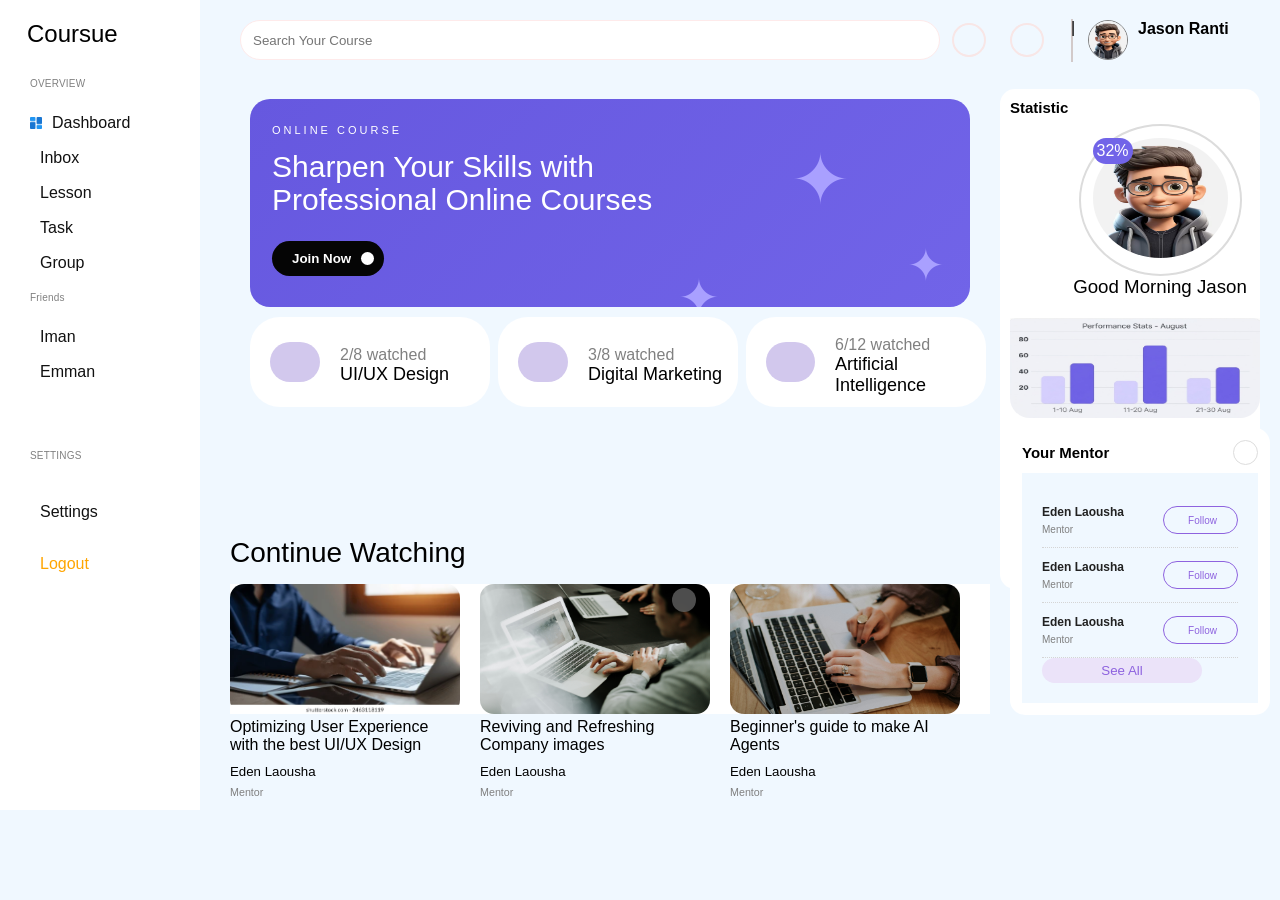
==== Projects/Projects/Courseue/index.html @ 68aec4eb "Add files via upload" ====
<!doctype html>
<html lang="en">
  <head>
    <meta charset="UTF-8" />
    <meta name="viewport" content="width=device-width, initial-scale=1.0" />
    <title>Document</title>
    <link rel="stylesheet" href="style.css" />
    <link
      rel="stylesheet"
href="https://cdnjs.cloudflare.com/ajax/libs/font-awesome/7.3.1/css/all.min.css"      integrity="sha512-QeR2VH+lsBE5LSAe1Q5EnTBbe7XTBubt8dG93Y7gidSgdMCr8nVqKcfKAMyN96SV8KDbZVTDXChatu5G2KQGzg=="
      crossorigin="anonymous"
      referrerpolicy="no-referrer"
    />
  </head>
  <body>
    <div class="page">
      <!-- Sidebar -->
      <aside class="sidebar">
          <div id="logo">
            <i class="fa-brands fa-phoenix-squadron" id="brnd-icon" height="20px"></i>
            <h2 class="nav-div">Coursue</h2>
          </div>
          <div class="nav-section">
            <h4 id="dashbrd" style="color: grey">OVERVIEW</h4>
            <h4 id="dashbrd">
              <img
                src="./dashboard (1).png"
                alt=""
                height="12"
                style="color: rgb(102, 71, 175)"
              />
              Dashboard
            </h4>
            <h4 id="dashbrd">
              <img src="./inbox.png" alt="" height="12" />
              Inbox
            </h4>
            <h4 id="dashbrd">
              <i class="fa-solid fa-chalkboard"></i>
              Lesson
            </h4>
            <h4 id="dashbrd">
              <i class="fa-regular fa-rectangle-list"></i>
              Task
            </h4>
            <h4 id="dashbrd">
              <i class="fa-solid fa-user-group" style="color: black"></i>
              Group
            </h4>
          </div>

          <div class="friends">
            <h4 id="dashbrd" style="color: grey">Friends</h4>
            <h4 id="dashbrd">
              <img src="./inbox.png" alt="" height="12" />
              Iman
            </h4>
            <h4 id="dashbrd">
              <img src="./inbox.png" alt="" height="12" />
              Emman
            </h4>
          </div>
          <div class="settings">
            <h4 id="dashbrd" style="color: grey">SETTINGS</h4>
            <h4 id="dashbrd">
              <i class="fa-solid fa-gear"></i>
              Settings
            </h4>
            <h4 id="dashbrd" style="color:orange">
              <i class="fa-solid fa-arrow-right-from-bracket"></i>
              Logout
            </h4>
          </div>
      </aside>
      <!-- Main content -->
      <main class="main">
      <header class="main-header">
        <nav class="navbar">
          <input
            type="search"
            class="search-input"
            name="search"
            id="search"
            placeholder="Search Your Course"
          />

          <div class="header-actn"><i class="fa-solid fa-envelope"></i></div>
          <div class="header-actn"><i class="fa-solid fa-chalkboard"></i></div>
          <div class="vertical-line">|</div>
          <div style="display: flex;flex-direction: row; gap: 10px;">
            <img src="./images/ava.png" style="border: 1px solid grey;height: 40px; width: 40px;border-radius: 50%;" alt="">
            <h4 class="dashboard">Jason Ranti</h4>
          </div>
        </nav>
      </header>
      <aside id="stat-panel">
          <div class="stat">
            <h4 class="dashbrd">Statistic</h4>
            <i class="fa-solid fa-ellipsis-vertical"></i>
          </div>
          <div class="circle-div">
                        <div 
                          class="circle" 
                          >
                          <p>32%</p>
                          <img src="./images/ava.png" style="height: 120px; width: 135px;border-radius: 50%;" alt="">
                        </div>
                        <h3 style="font-family: Verdana, Geneva, Tahoma, sans-serif;font-weight: 500;">Good Morning Jason</h3>
          </div>
          <img class="chart" src="./stat-chart.jpg" alt="">
          <section class="headline">
            <div class="stat">
              <h4 class="dashbrd">Your Mentor</h4>
              <i class="fa-solid fa-plus plus-icon"></i>
             </div>  
             <div class="mntrs">
                <div class="mentor">
                  <div class="mentor-info">
                     <h5>Eden Laousha</h5>
                     <h6>Mentor</h6>
                  </div>

                  <div class="follow-btn-div">
                    <i class="fa-solid fa-user-check"></i>
                    <button class="follow-btn">Follow</button>
                  </div>
                </div>
                <div class="mentor">
                  <div class="mentor-info">
                     <h5>Eden Laousha</h5>
                     <h6>Mentor</h6>
                  </div>

                  <div class="follow-btn-div">
                    <i class="fa-solid fa-user-check"></i>
                    <button class="follow-btn">Follow</button>
                  </div>
                </div>
                <div class="mentor">
                  <div class="mentor-info">
                     <h5>Eden Laousha</h5>
                     <h6>Mentor</h6>
                  </div>

                  <div class="follow-btn-div">
                    <i class="fa-solid fa-user-check"></i>
                    <button class="follow-btn">Follow</button>
                  </div>
                </div>
                <button style="color: rgb(142, 99, 223); background-color: rgb(235, 227, 249);width: 160px;border-radius: 20px;padding: 5px;border: none;">See All</button>
             </div> 
          </section>
        </aside>

      <div class="mn-content">
        <section class="hero">
            <div class="hero-content">
            <p>ONLINE COURSE</p>
            <h1>Sharpen Your Skills with<br>
              Professional Online Courses</h1>

              <button class="join-btn">
                Join Now
                <i class="fa-solid fa-caret-right" id="ar"></i>

              </button>
         </div>

            <div class="hero-star star1">✦</div>
            <div class="hero-star star2">✦</div>
            <div class="hero-star star3">✦</div>
        </section>
        <div class="course-card-list">
            <div class="course-card"> 
                <i class="fa-solid fa-pen-ruler" id="course-icon"></i>           
                <div class="crd-txt-box">
                    <h4 id="txt" >2/8 watched</h4>
                    <h2 class="crd-txt">
                        UI/UX Design
                    </h2>
                </div> 
                <i class="fa-solid fa-ellipsis-vertical"></i>
            </div>
            <div class="course-card"> 
                <i class="fa-solid fa-magnifying-glass-chart" id="course-icon"></i>           
                <div class="crd-txt-box">
                    <h4 id="txt" >3/8 watched</h4>
                    <h2 class="crd-txt">
                         Digital Marketing
                    </h2>
                </div> 
                <i class="fa-solid fa-ellipsis-vertical"></i>
              </div>
              <div class="course-card"> 
                <i class="fa-solid fa-pen-ruler" id="course-icon"></i>           
                <div class="crd-txt-box">
                    <h4 id="txt" >6/12 watched</h4>
                    <h2 class="crd-txt">
                        Artificial Intelligence
                    </h2>
                </div> 
                <i class="fa-solid fa-ellipsis-vertical"></i>
              </div>
            </div>
          </div>
          <div class="watching">
            <h2 class="section-title">Continue Watching</h2>
            <div class="arrow">
            <div  class="aro"><i class="fa-solid fa-caret-left "></i></div>
            <div class="aro"><i class="fa-solid fa-caret-right"></i></div>
          </div>
          
        </div>
        <section class="menu-card">
            <div class="menu">
              <img class="menu-img" src="./images/man-typing.webp" alt="">
              <div>
                Optimizing User Experience with the best UI/UX Design
              </div>
              <div>
                <h5  style="margin-top: 10px;font-weight: normal; ">
                  Eden Laousha 
                </h5>
                <h6 id="txt" >Mentor</h6>
              </div>
            </div>
            <div class="menu">
              <div class="img-box">
                <img class="menu-img" src="./images/wrkng.jpg" alt="">
                <i class="fa-regular fa-heart heart-icon" ></i>
              </div>
              <div>
                Reviving and Refreshing Company images
              </div>
               <div>
                <h5  style="margin-top: 10px;font-weight: normal; ">
                  Eden Laousha 
                </h5>
                <h6 id="txt" >Mentor</h6>

              </div>
            </div>
            <div class="menu" >
              <img class="menu-img" src="./images/lady-wrkng.jpg" alt="">
              <div>
                Beginner's guide to make AI Agents
              </div>
               <div>
                <h5  style="margin-top: 10px;font-weight: normal; ">
                  Eden Laousha 
                </h5>
                <h6 id="txt" >Mentor</h6>

              </div>
            </div>
         </section>
      </div>
         
        
    
    </main>
    
    </div>
  </body>
</html>
---- Projects/Projects/Courseue/style.css ----
* {
    padding: 0;
    margin: 0;
    box-sizing: border-box;
    font-family: Verdana, Geneva, Tahoma, sans-serif;

}

body {
    font-family: Verdana, Geneva, Tahoma, sans-serif;
    background-color: aliceblue;

}

header {
    display: flex;
    flex-direction: row;
}

#logo {
    display: flex;
    flex-direction: row;
    padding: 10px;
}

#brnd-icon {
    margin-right: 7px;
    padding-top: 7px;
}

.nav-div {

    font-family: Verdana, Geneva, Tahoma, sans-serif;
    font-weight: 200;
}

#dashbrd {
    font-family: Verdana, Geneva, Tahoma, sans-serif;
    font-size: 16px;
    font-weight: 400;
    color: #111;
    margin: 17px 0;
    display: flex;
    align-items: center;
    gap: 10px;
}

.dashbrd {
    font-family: Verdana, Geneva, Tahoma, sans-serif;
    font-size: 15px;
    font-weight: 600;
}


.nav-section>#dashbrd:first-child,
.friends>#dashbrd:first-child,
.settings>#dashbrd:first-child {
    color: grey;
    font-size: 10px;
    font-weight: 400;
    letter-spacing: 0.2px;
    margin-bottom: 25px;
}


.vertical-line {
    width: 2px;
    height: 43px;
    background-color: #d2caca;
    margin: 0 15px;
}

.navbar {
    display: flex;
    align-items: center;
    padding: 10px;
    margin-top: 1px;
    justify-content: center;
}

.main {
    background-color: aliceblue;
    width: 1050px;
    float: right;
}

.header-actn {
    border: 2px solid rgb(248, 230, 230);
    border-radius: 80%;
    padding: 15px;
    margin: 12px;
}

#search {
    padding: 12px;
    padding-top: 12px;
    margin: 0;
    height: 40px;
    width: 700px;
    border-radius: 300px;
    border: 1.5px solid rgb(254, 234, 234);
}

.hero-img {
    height: 150px;
    width: 720px;
    border-radius: 16px;

}

#stat-panel {
    margin: 10px;
    display: flex;
    flex-direction: column;
    float: right;
    width: 260px;
    background-color: white;
    padding: 10px;
    margin-right: 20px;
    border-radius: 15px;
    height: 500px;
}

.sidebar {
    position: fixed;
    background-color: white;
    padding: 10px;
    width: 200px;
    padding-bottom: 200px;
}

.sidebar>.friends {
    margin: 20px;
    padding-bottom: 15px;
}

.sidebar>.settings {
    margin: 20px;
    padding-bottom: 0px;
    display: flex;
    justify-content: end;
    flex-direction: column;
}

.stat {
    display: flex;
    justify-content: space-around;
    width: 260px;
    align-items: end;
}

.chart {
    height: 120px;
    width: 250px;
    border-radius: 20px;
    padding-top: 20px;
}

.stat h4 {
    display: flex;
    justify-content: right;
}

.course-card-list {
    display: flex;
    flex-direction: row;
    gap: 8px;
    height: 200px;
    margin-top: 10px;
}

.course-card {
    display: flex;
    align-items: center;
    width: 240px;
    height: 90px;
    background-color: white;
    border-radius: 30px;
    flex-shrink: 0;
}

#course-icon {
    background-color: rgb(210, 200, 237);
    height: 40px;
    width: 50px;
    border-radius: 32px;
    display: flex;
    justify-content: center;
    align-items: center;
    padding: 15px;
    margin: 20px;
}

.course-name {
    padding-top: 10px;
    width: 70px;
}

.crd-txt {
    font-family: Verdana, Geneva, Tahoma, sans-serif;
    font-weight: 100;
    font-size: 18px;
}

#txt {
    color: grey;
    font-family: Verdana, Geneva, Tahoma, sans-serif;
    font-weight: 200;
    margin-top: 7px;
}

.section-title {
    font-family: Verdana, Geneva, Tahoma, sans-serif;
    font-weight: 400;
    display: flex;
    justify-content: flex-start;
    font-size: 28px;
}

.mn-content {
    padding: 20px;
}

.watching {
    display: flex;
    flex-direction: row;
    align-items: center;
    justify-content: space-between;
    margin-top: 0px;
    width: 750px;
    margin-bottom: 15px;
}


.headline {
    width: 260px;
    background-color: white;
    border-radius: 15px;
    padding: 12px;
    margin-top: 10px;

    display: flex;
    flex-direction: column;
}

/* Your mentor + icon */
.stat {
    width: 100%;
    display: flex;
    justify-content: space-between;
    align-items: center;
    margin-bottom: 8px;
    font-family: Verdana, Geneva, Tahoma, sans-serif;

}

.stat h4 {
    margin: 0;
    font-size: 15px;
    font-family: Verdana, Geneva, Tahoma, sans-serif;
    font-weight: 600;
}

.circle-div {
    position: relative;
    height: 300px;
    width: 300px;
    display: flex;
    align-items: center;
    justify-content: center;
    flex-direction: column;
}

.circle {
    border: 2px solid gainsboro;
    border-radius: 50%;
    padding: 12px;
}

.circle p {
    position: absolute;
    background-color: #7164e8;
    color: white;
    border-radius: 30px;
    padding: 4px;
}

.plus-icon {
    width: 25px;
    height: 25px;

    border: 1px solid #ddd;
    border-radius: 50%;

    display: flex;
    justify-content: center;
    align-items: center;

    color: rgb(142, 99, 223);
    font-size: 12px;
}


/* All mentors */
.mntrs {
    width: 100%;
    font-family: Verdana, Geneva, Tahoma, sans-serif;
    font-weight: 400;
    background-color: aliceblue;
    padding: 20px;
    display: flex;
    flex-direction: column;
}


/* Individual mentor */
.mentor {
    width: 100%;

    display: flex;
    justify-content: space-between;
    align-items: center;

    padding: 12px 0;

    border-bottom: 1px dotted #d5d5d5;
}


/* Remove dotted line from last mentor */
.mentor:last-child {
    border-bottom: none;
}


/* Image + name together */
.mentor-left {
    display: flex;
    align-items: center;
    gap: 9px;
}


/* Mentor circular image */
.mentor-img {
    width: 38px;
    height: 38px;

    border-radius: 50%;

    background-color: #eee8f5;

    display: flex;
    justify-content: center;
    align-items: center;

    color: #555;
}


/* Name and Mentor text */
.mentor-info h5 {
    margin: 0;
    font-size: 12px;
    font-weight: 600;
    color: #222;
}

.mentor-info h6 {
    margin: 5px 0 0;
    font-size: 10px;
    font-weight: normal;
    color: grey;
}


/* Follow button */
.follow-btn-div {
    width: 75px;
    height: 28px;

    border: 1px solid rgb(142, 99, 223);
    border-radius: 20px;

    display: flex;
    align-items: center;
    justify-content: center;

    gap: 4px;

    color: rgb(142, 99, 223);
}


/* Follow icon */
.follow-btn-div i {
    font-size: 10px;
}


/* Button itself */
.follow-btn {
    border: none;
    background: none;

    color: rgb(142, 99, 223);

    font-size: 10px;
    cursor: pointer;
}

.arrow {
    display: flex;
    flex-direction: row;
}

.aro:hover,
.arow:hover {
    height: 30px;
    width: 30px;
    background-color: rgb(218, 170, 252);
    border-radius: 50%;
    display: flex;
    align-items: center;
    justify-content: center;
}

#l {
    color: grey
}

.sidebar>.nav-section {

    margin: 20px;
}

.hero {
    position: relative;
    width: 720px;
    height: 208px;
    border-radius: 20px;
    overflow: hidden;
    background: linear-gradient(135deg, #6658df, #7164e8);
    color: white;
    padding: 25px 22px;
}

.hero-content {
    position: relative;
    z-index: 2;
}

.hero-content p {
    font-size: 11px;
    letter-spacing: 3px;
    margin-bottom: 14px;
}

.hero-content h1 {
    font-size: 30px;
    line-height: 1.1;
    font-weight: 500;
}

.join-btn {
    margin-top: 25px;
    border: none;
    border-radius: 30px;
    background: #050505;
    color: white;
    padding: 10px 10px 10px 20px;
    font-weight: bold;
    display: flex;
    align-items: center;
    justify-content: center;

}

#ar {
    color: black;
    height: 13px;
    width: 13px;
    display: flex;
    align-items: center;
    justify-content: center;
    border-radius: 50%;
    background-color: white;
    margin-left: 10px
}

.hero-star {
    position: absolute;
    color: #a9a0ff;
    font-size: 70px;
}

.star1 {
    right: 120px;
    top: 40px;
}

.star2 {
    right: 25px;
    bottom: 15px;
    font-size: 45px;
}

.star3 {
    right: 250px;
    bottom: -20px;
    font-size: 50px;
}

.menu-card {
    display: flex;
    gap: 20px;
    background-color: white;

}

.menu {
    height: 130px;
    width: 230px;
}

.img-box {
    position: relative;
}

.heart-icon {
    position: absolute;
    top: 4px;
    right: 14px;

    padding: 12px;

    background-color: rgba(255, 255, 255, 0.3);
    backdrop-filter: blur(5px);

    border-radius: 50%;

    z-index: 2;

    color: white;
}

.menu-img {
    border-radius: 14px;
    height: 130px;
    width: 230px;
    position: relative;
}
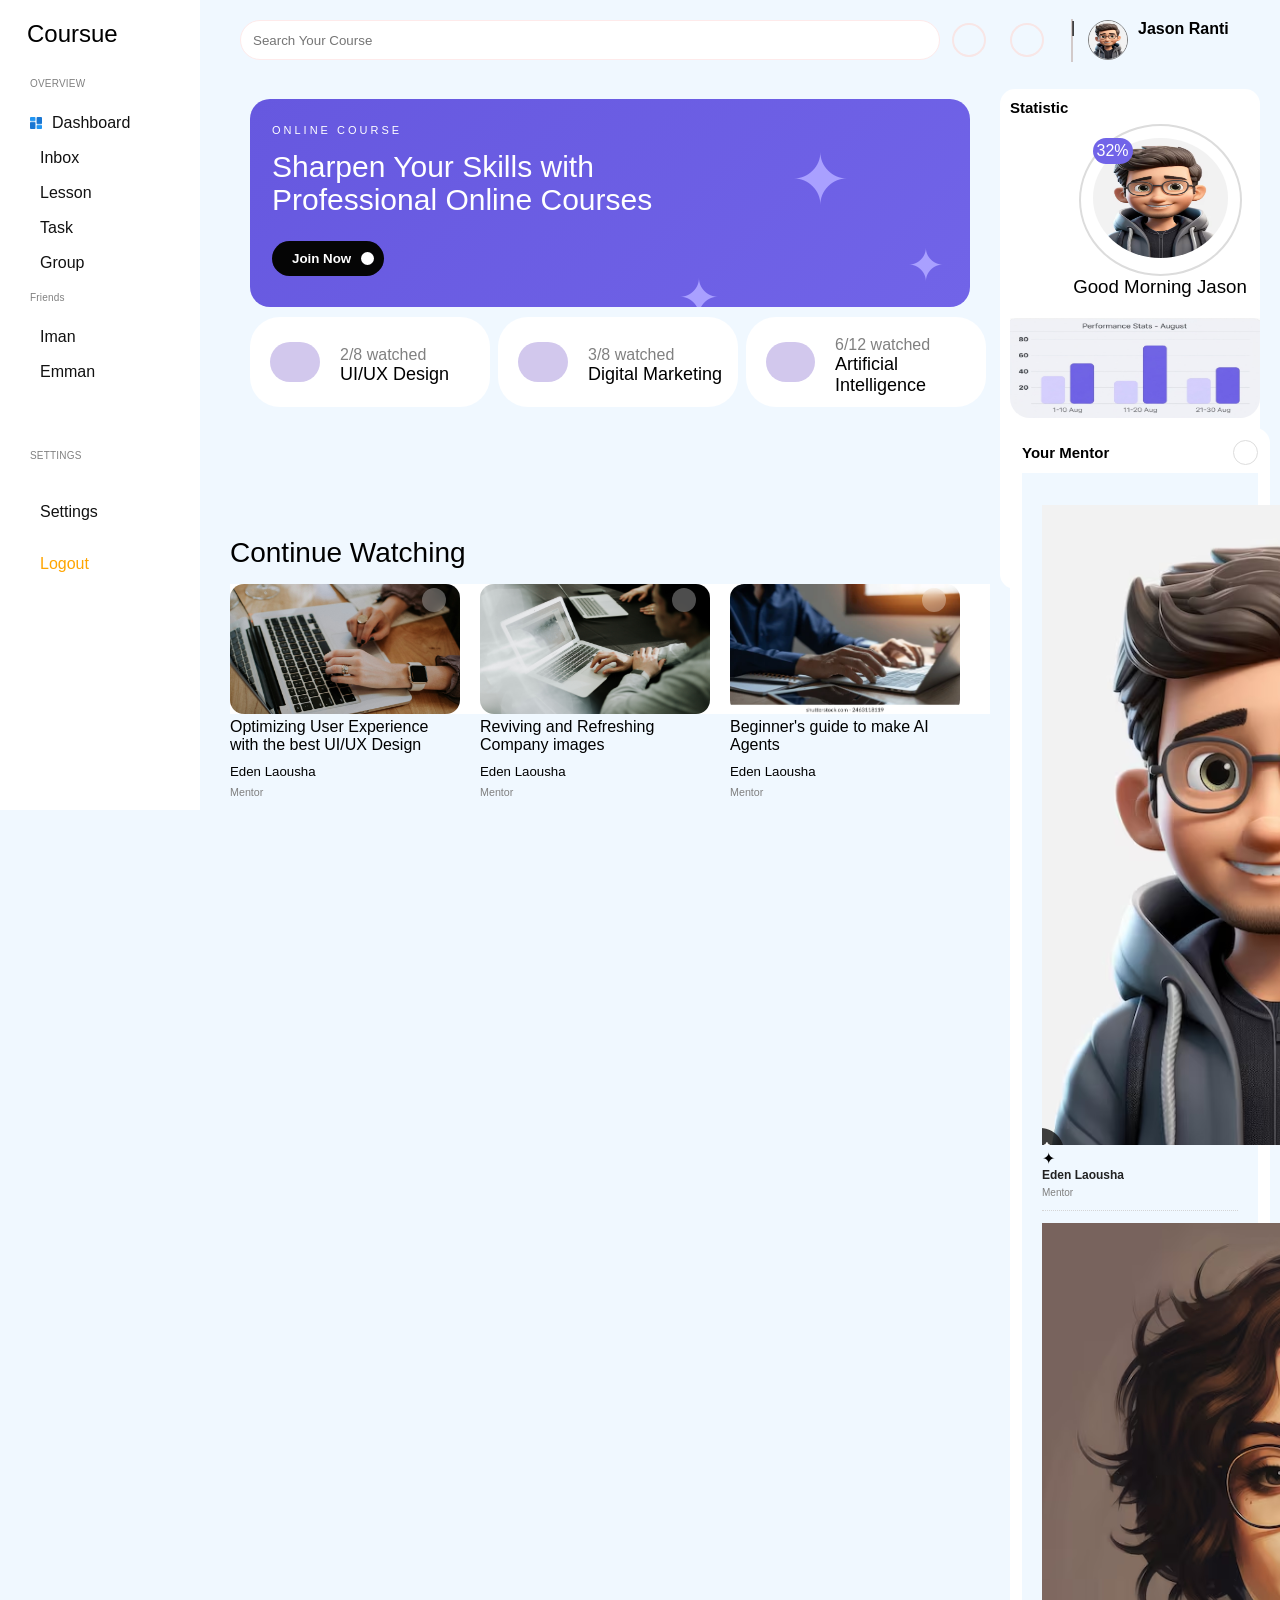
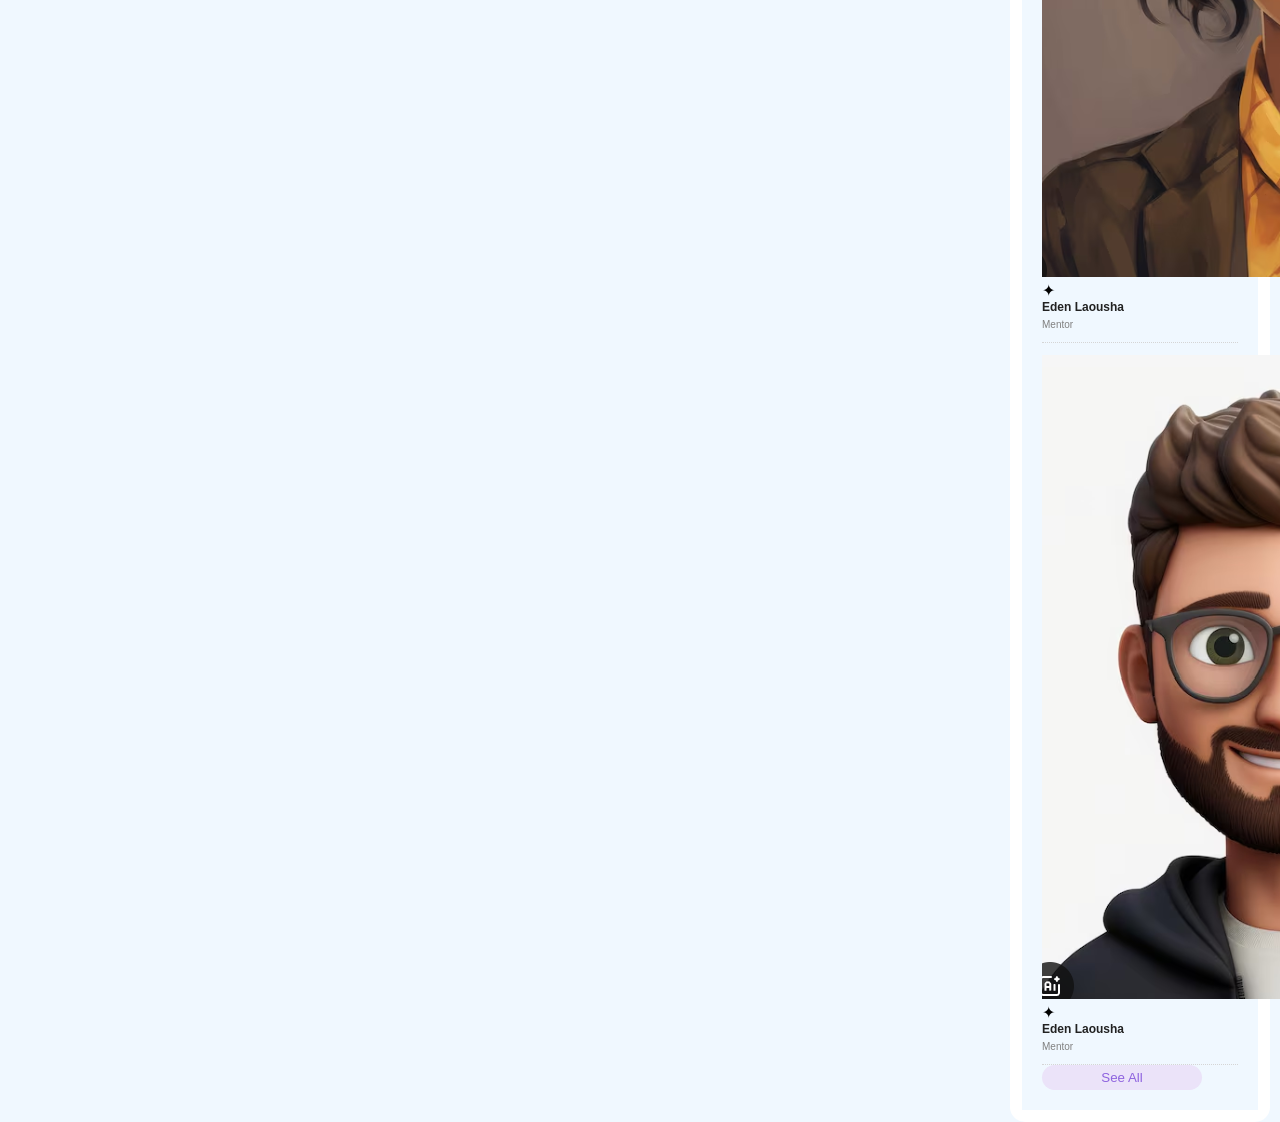
==== commit 149cd201: "Fix HTML formatting and structure" ====
--- a/Projects/Projects/Courseue/index.html
+++ b/Projects/Projects/Courseue/index.html
@@ -116,8 +116,12 @@
              <div class="mntrs">
                 <div class="mentor">
                   <div class="mentor-info">
-                     <h5>Eden Laousha</h5>
-                     <h6>Mentor</h6>
+                    <div class="img-wrapper">
+                      <img src="./images/ava.png" class="mntr-img" alt="">
+                      <span class="star">✦</span>
+                      </div>                    
+                    <h5>Eden Laousha</h5>
+                    <h6>Mentor</h6>
                   </div>
 
                   <div class="follow-btn-div">
@@ -127,7 +131,11 @@
                 </div>
                 <div class="mentor">
                   <div class="mentor-info">
-                     <h5>Eden Laousha</h5>
+                    <div class="img-wrapper">
+                    <img src="./images/girl.png" class="mntr-img" alt=""> 
+                      <span class="star">✦</span>
+                      </div> 
+                    <h5>Eden Laousha</h5>
                      <h6>Mentor</h6>
                   </div>
 
@@ -138,6 +146,11 @@
                 </div>
                 <div class="mentor">
                   <div class="mentor-info">
+                    <div class="img-wrapper">
+                     <img src="./images/tar.png" class="mntr-img" alt=""> 
+                      <span class="star">✦</span>
+                      </div> 
+
                      <h5>Eden Laousha</h5>
                      <h6>Mentor</h6>
                   </div>
@@ -213,11 +226,15 @@
         </div>
         <section class="menu-card">
             <div class="menu">
-              <img class="menu-img" src="./images/man-typing.webp" alt="">
+              <div class="img-box">
+                <img class="menu-img" src="./images/lady-wrkng.jpg" alt="">
+                <i class="fa-regular fa-heart heart-icon" ></i>
+              </div>              
               <div>
                 Optimizing User Experience with the best UI/UX Design
               </div>
               <div>
+                
                 <h5  style="margin-top: 10px;font-weight: normal; ">
                   Eden Laousha 
                 </h5>
@@ -231,6 +248,23 @@
               </div>
               <div>
                 Reviving and Refreshing Company images
+              </div>
+               <div>
+
+                <h5  style="margin-top: 10px;font-weight: normal; ">
+                  Eden Laousha 
+                </h5>
+                <h6 id="txt" >Mentor</h6>
+
+              </div>
+            </div>
+            <div class="menu" >
+               <div class="img-box">
+                <img class="menu-img" src="./images/man-typing.webp" alt="">
+                <i class="fa-regular fa-heart heart-icon" ></i>
+              </div>
+              <div>
+                Beginner's guide to make AI Agents
               </div>
                <div>
                 <h5  style="margin-top: 10px;font-weight: normal; ">
@@ -240,23 +274,8 @@
 
               </div>
             </div>
-            <div class="menu" >
-              <img class="menu-img" src="./images/lady-wrkng.jpg" alt="">
-              <div>
-                Beginner's guide to make AI Agents
-              </div>
-               <div>
-                <h5  style="margin-top: 10px;font-weight: normal; ">
-                  Eden Laousha 
-                </h5>
-                <h6 id="txt" >Mentor</h6>
-
-              </div>
-            </div>
          </section>
-      </div>
-         
-        
+    </div>
     
     </main>
     
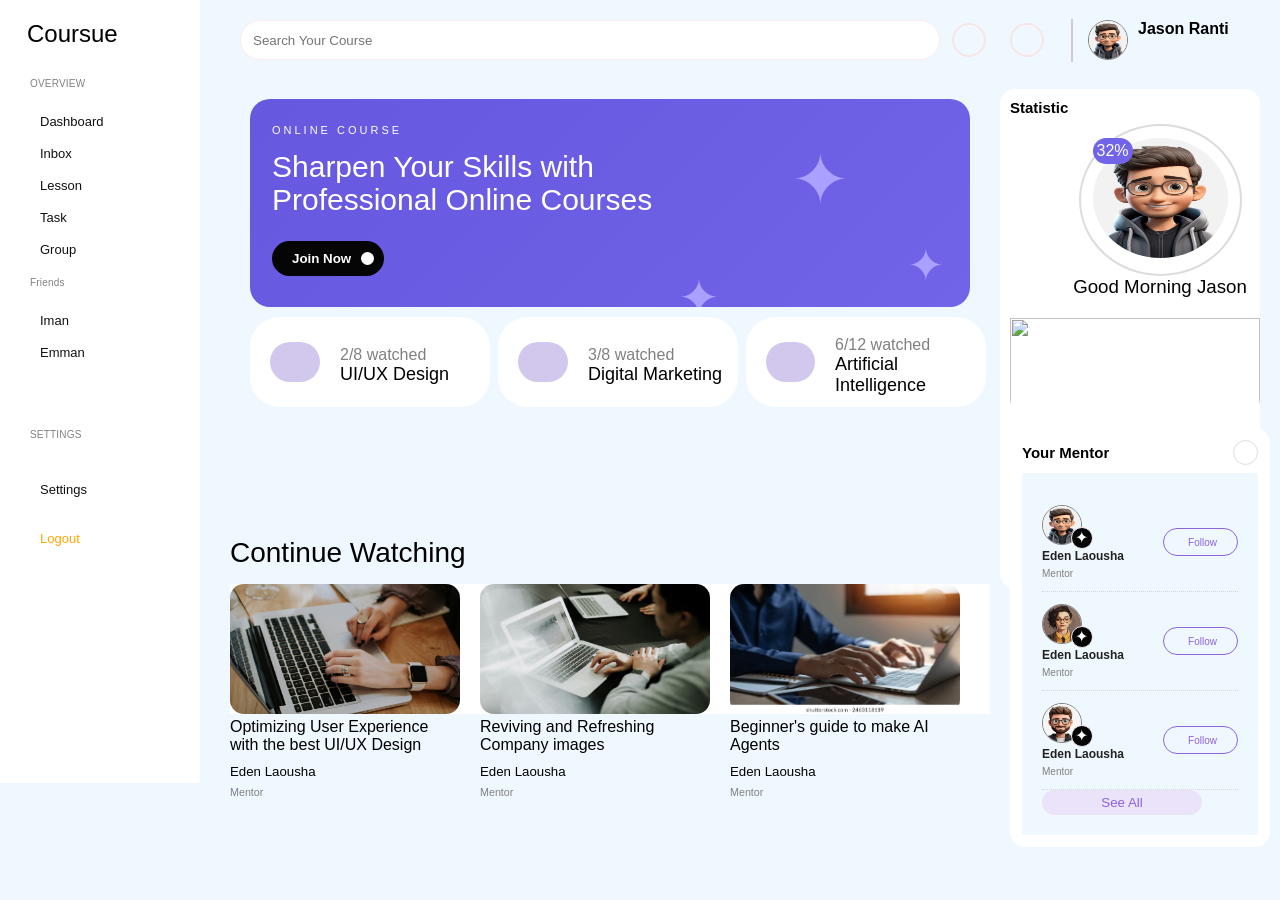
==== commit be3116d0: "Update index.html" ====
--- a/Projects/Projects/Courseue/index.html
+++ b/Projects/Projects/Courseue/index.html
@@ -74,26 +74,26 @@
       </aside>
       <!-- Main content -->
       <main class="main">
-      <header class="main-header">
-        <nav class="navbar">
-          <input
-            type="search"
-            class="search-input"
-            name="search"
-            id="search"
-            placeholder="Search Your Course"
-          />
-
-          <div class="header-actn"><i class="fa-solid fa-envelope"></i></div>
-          <div class="header-actn"><i class="fa-solid fa-chalkboard"></i></div>
-          <div class="vertical-line">|</div>
-          <div style="display: flex;flex-direction: row; gap: 10px;">
-            <img src="./images/ava.png" style="border: 1px solid grey;height: 40px; width: 40px;border-radius: 50%;" alt="">
-            <h4 class="dashboard">Jason Ranti</h4>
-          </div>
-        </nav>
-      </header>
-      <aside id="stat-panel">
+        <header class="main-header">
+          <nav class="navbar">
+            <input
+              type="search"
+              class="search-input"
+              name="search"
+              id="search"
+              placeholder="Search Your Course"
+            />
+
+            <div class="header-actn"><i class="fa-solid fa-envelope"></i></div>
+            <div class="header-actn"><i class="fa-solid fa-chalkboard"></i></div>
+            <div class="vertical-line"></div>
+            <div style="display: flex;flex-direction: row; gap: 10px;">
+              <img src="./images/ava.png" style="border: 1px solid grey;height: 40px; width: 40px;border-radius: 50%;" alt="">
+              <h4 class="dashboard">Jason Ranti</h4>
+            </div>
+          </nav>
+        </header>
+        <aside id="stat-panel">
           <div class="stat">
             <h4 class="dashbrd">Statistic</h4>
             <i class="fa-solid fa-ellipsis-vertical"></i>
@@ -107,13 +107,13 @@
                         </div>
                         <h3 style="font-family: Verdana, Geneva, Tahoma, sans-serif;font-weight: 500;">Good Morning Jason</h3>
           </div>
-          <img class="chart" src="./stat-chart.jpg" alt="">
+          <img class="chart" src="./images//stat-chart.jpg" alt="">
           <section class="headline">
             <div class="stat">
               <h4 class="dashbrd">Your Mentor</h4>
               <i class="fa-solid fa-plus plus-icon"></i>
-             </div>  
-             <div class="mntrs">
+            </div>  
+            <div class="mntrs">
                 <div class="mentor">
                   <div class="mentor-info">
                     <div class="img-wrapper">
@@ -132,11 +132,11 @@
                 <div class="mentor">
                   <div class="mentor-info">
                     <div class="img-wrapper">
-                    <img src="./images/girl.png" class="mntr-img" alt=""> 
+                      <img src="./images/girl.png" class="mntr-img" alt=""> 
                       <span class="star">✦</span>
-                      </div> 
+                    </div> 
                     <h5>Eden Laousha</h5>
-                     <h6>Mentor</h6>
+                    <h6>Mentor</h6>
                   </div>
 
                   <div class="follow-btn-div">
@@ -161,23 +161,23 @@
                   </div>
                 </div>
                 <button style="color: rgb(142, 99, 223); background-color: rgb(235, 227, 249);width: 160px;border-radius: 20px;padding: 5px;border: none;">See All</button>
-             </div> 
+            </div> 
           </section>
         </aside>
 
-      <div class="mn-content">
-        <section class="hero">
+        <div class="mn-content">
+          <section class="hero">
             <div class="hero-content">
-            <p>ONLINE COURSE</p>
-            <h1>Sharpen Your Skills with<br>
-              Professional Online Courses</h1>
-
-              <button class="join-btn">
-                Join Now
-                <i class="fa-solid fa-caret-right" id="ar"></i>
-
-              </button>
-         </div>
+              <p>ONLINE COURSE</p>
+              <h1>Sharpen Your Skills with<br>
+                Professional Online Courses</h1>
+
+                <button class="join-btn">
+                  Join Now
+                  <i class="fa-solid fa-caret-right" id="ar"></i>
+
+                </button>
+            </div>
 
             <div class="hero-star star1">✦</div>
             <div class="hero-star star2">✦</div>
@@ -275,7 +275,9 @@
               </div>
             </div>
          </section>
-    </div>
+      </div>
+         
+        
     
     </main>
     
--- a/Projects/Projects/Courseue/style.css
+++ b/Projects/Projects/Courseue/style.css
@@ -36,7 +36,7 @@
 
 #dashbrd {
     font-family: Verdana, Geneva, Tahoma, sans-serif;
-    font-size: 16px;
+    font-size: 13px;
     font-weight: 400;
     color: #111;
     margin: 17px 0;
@@ -47,7 +47,7 @@
 
 .dashbrd {
     font-family: Verdana, Geneva, Tahoma, sans-serif;
-    font-size: 15px;
+    font-size: 10px;
     font-weight: 600;
 }
 
@@ -82,6 +82,7 @@
     background-color: aliceblue;
     width: 1050px;
     float: right;
+    margin: 0%;
 }
 
 .header-actn {
@@ -326,6 +327,24 @@
     border-bottom: 1px dotted #d5d5d5;
 }
 
+.img-wrapper {
+    position: relative;
+    display: inline-block;
+}
+
+.star {
+    position: absolute;
+    transform: translateX(-50%);
+    bottom: 0;
+    color: white;
+    border-radius: 50%;
+    height: 22px;
+    width: 22px;
+    padding-left: 3px;
+    padding-bottom: 0;
+    background-color: #050505;
+    border: 1px solid #eee8f5;
+}
 
 /* Remove dotted line from last mentor */
 .mentor:last-child {
@@ -357,6 +376,12 @@
     color: #555;
 }
 
+.mntr-img {
+    border: 1px solid grey;
+    height: 40px;
+    width: 40px;
+    border-radius: 50%;
+}
 
 /* Name and Mentor text */
 .mentor-info h5 {
@@ -534,7 +559,6 @@
 
     padding: 12px;
 
-    background-color: rgba(255, 255, 255, 0.3);
     backdrop-filter: blur(5px);
 
     border-radius: 50%;
@@ -549,4 +573,4 @@
     height: 130px;
     width: 230px;
     position: relative;
-}+}
